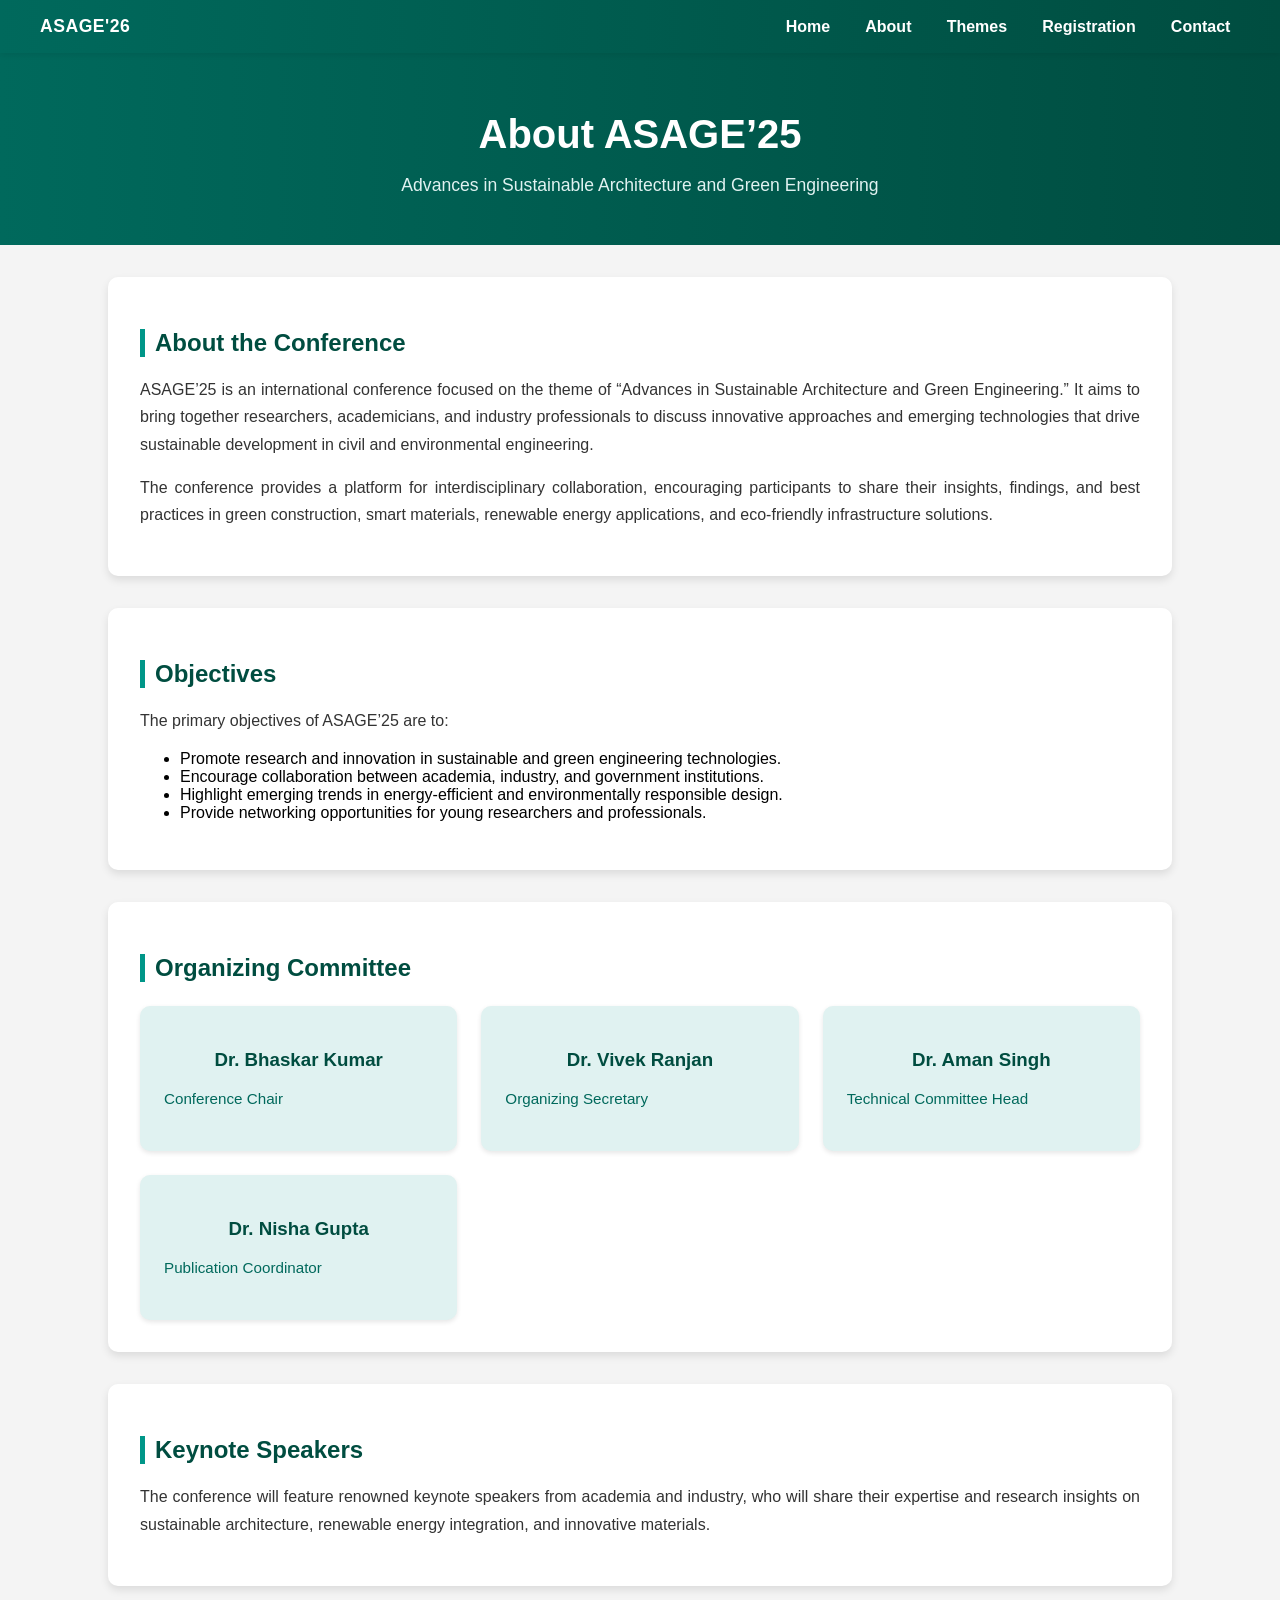
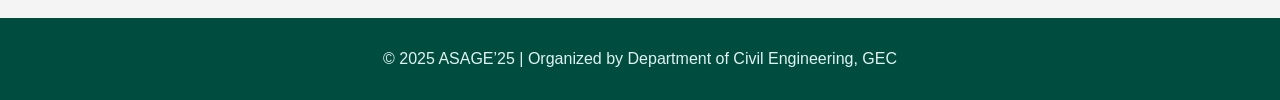
==== about.html @ 6ff52d7e "created a basic landing page with other sub-pages" ====
<!DOCTYPE html>
<html lang="en">
<head>
  <meta charset="UTF-8">
  <meta name="viewport" content="width=device-width, initial-scale=1.0">
  <title>About | ASAGE’25</title>
  <link rel="stylesheet" href="style.css">
  <style>
    /* ---------- NAVBAR ---------- */
    .main-nav {
    background: linear-gradient(to right, #00695c, #004d40);
    color: #fff;
    position: sticky;
    top: 0;
    z-index: 999;
    box-shadow: 0 2px 6px rgba(0,0,0,0.08);
    }

    .nav-container {
    max-width: 1200px;
    margin: 0 auto;
    padding: 0.6rem 1rem;
    display: flex;
    align-items: center;
    justify-content: space-between;
    }

    /* Brand */
    .brand {
    display: flex;
    align-items: center;
    text-decoration: none;
    color: white;
    }
    .brand .logo {
    width: 56px;
    margin-right: 0.6rem;
    }
    .brand-title {
    font-weight: 700;
    font-size: 1.1rem;
    letter-spacing: 0.5px;
    }

    /* Toggle button - mobile */
    .nav-toggle {
    display: none;
    background: transparent;
    border: none;
    cursor: pointer;
    }
    .hamburger {
    display: block;
    width: 26px;
    height: 2px;
    background: #fff;
    position: relative;
    }
    .hamburger::before,
    .hamburger::after {
    content: "";
    position: absolute;
    left: 0;
    width: 26px;
    height: 2px;
    background: #fff;
    }
    .hamburger::before { top: -8px; }
    .hamburger::after  { top: 8px; }

    /* Links */
    .nav-links {
    list-style: none;
    display: flex;
    gap: 1rem;
    margin: 0;
    padding: 0;
    align-items: center;
    }
    .nav-links li {
    position: relative;
    }
    .nav-links a {
    color: white;
    text-decoration: none;
    font-weight: 600;
    padding: 0.5rem 0.6rem;
    display: inline-block;
    transition: color 0.22s ease, transform 0.18s ease;
    }
    .nav-links a:hover {
    color: #e0f2f1;
    transform: translateY(-2px);
    }

    /* Dropdown */
    .dropdown .dropdown-content {
    display: none;
    position: absolute;
    top: calc(100% + 8px);
    left: 0;
    min-width: 220px;
    background: #004d40;
    box-shadow: 0 8px 20px rgba(0,0,0,0.12);
    border-radius: 6px;
    padding: 0.4rem 0;
    z-index: 50;
    }
    .dropdown .dropdown-content a {
    display: block;
    padding: 0.6rem 1rem;
    color: #fff;
    font-weight: 500;
    }
    .dropdown .dropdown-content a:hover {
    background: #e0f2f1;
    color: #004d40;
    }

    /* Show dropdown on hover for desktop */
    @media (hover: hover) and (min-width: 601px) {
    .dropdown:hover .dropdown-content {
        display: block;
        animation: fadeIn 0.18s ease;
    }
    }

    /* Responsive: stacked nav on small screens */
    @media (max-width: 600px) {
    .nav-toggle { display: block; }
    .nav-links {
        position: absolute;
        right: 1rem;
        top: 64px;
        background: linear-gradient(to bottom, #00695c, #004d40);
        flex-direction: column;
        align-items: flex-start;
        padding: 0.6rem;
        gap: 0;
        border-radius: 8px;
        display: none; /* toggled by JS */
        box-shadow: 0 10px 30px rgba(0,0,0,0.18);
    }
    .nav-links.open { display: flex; }
    .nav-links li { width: 220px; }
    .nav-links a { width: 100%; padding: 0.75rem 0.9rem; }
    .dropdown .dropdown-content {
        position: static;
        display: none; /* toggled by JS for mobile */
        width: 100%;
        background: transparent;
        box-shadow: none;
        padding-left: 0.6rem;
    }
    .dropdown.open .dropdown-content { display: block; }
    }

    /* Page-specific styles */
    header {
      background: linear-gradient(to right, #00695c, #004d40);
      color: white;
      text-align: center;
      padding: 2em 1em;
    }

    header h1 {
      font-size: 2.5em;
      margin-bottom: 0.3em;
    }

    header p {
      font-size: 1.1em;
      color: #e0f2f1;
    }

    section {
      max-width: 1000px;
      margin: 2em auto;
      padding: 2em;
      background: #ffffff;
      border-radius: 10px;
      box-shadow: 0 4px 8px rgba(0, 0, 0, 0.1);
      opacity: 0;
      animation: fadeIn 1s ease-in forwards;
    }

    section h2 {
      color: #004d40;
      margin-bottom: 0.8em;
      border-left: 5px solid #009688;
      padding-left: 10px;
    }

    section p {
      line-height: 1.7;
      color: #333;
      text-align: justify;
    }

    .committee-grid {
      display: grid;
      grid-template-columns: repeat(auto-fit, minmax(250px, 1fr));
      gap: 1.5em;
      margin-top: 1.5em;
    }

    .committee-card {
      background: #e0f2f1;
      padding: 1.5em;
      border-radius: 10px;
      box-shadow: 0 2px 5px rgba(0,0,0,0.1);
      text-align: center;
      transition: transform 0.3s ease;
    }

    .committee-card:hover {
      transform: translateY(-5px);
    }

    .committee-card h3 {
      color: #004d40;
      margin-bottom: 0.3em;
    }

    .committee-card p {
      color: #00695c;
      font-size: 0.95em;
    }

    @keyframes fadeIn {
      from { opacity: 0; transform: translateY(20px); }
      to { opacity: 1; transform: translateY(0); }
    }
  </style>
</head>
<body>
  <!-- Navbar -->
  <nav class="main-nav">
    <div class="nav-container">
        <a href="index.html" class="brand">
        <!-- optional: <img src="images/logo.png" alt="ASAGE Logo" class="logo"> -->
        <span class="brand-title">ASAGE'26</span>
        </a>

        <button class="nav-toggle" aria-label="Toggle navigation">
        <span class="hamburger"></span>
        </button>

        <ul class="nav-links">
        <li><a href="index.html">Home</a></li>

        <li class="dropdown">
            <a href="about.html">About</a>
            <div class="dropdown-content">
            <a href="#about-conference">About the Conference</a>
            <a href="#objectives">Objectives</a>
            <a href="#committee">Organizing Committee</a>
            <a href="#speakers">Keynote Speakers</a>
            </div>
        </li>

        <li class="dropdown">
            <a href="themes.html">Themes</a>
            <div class="dropdown-content">
            <a href="themes.html#structural">Structural</a>
            <a href="themes.html#geotechnical">Geotechnical</a>
            <a href="themes.html#materials">Materials</a>
            <a href="themes.html#innovations">Emerging Tech</a>
            </div>
        </li>

        <li><a href="registration.html">Registration</a></li>
        <li><a href="contact.html">Contact</a></li>
        </ul>
    </div>
    </nav>


  <!-- Hero Header -->
  <header>
    <h1>About ASAGE’25</h1>
    <p>Advances in Sustainable Architecture and Green Engineering</p>
  </header>

  <!-- About Conference -->
  <section id="about-conference">
    <h2>About the Conference</h2>
    <p>
      ASAGE’25 is an international conference focused on the theme of “Advances in Sustainable Architecture and Green Engineering.” 
      It aims to bring together researchers, academicians, and industry professionals to discuss innovative approaches and 
      emerging technologies that drive sustainable development in civil and environmental engineering.
    </p>
    <p>
      The conference provides a platform for interdisciplinary collaboration, encouraging participants to share their 
      insights, findings, and best practices in green construction, smart materials, renewable energy applications, 
      and eco-friendly infrastructure solutions.
    </p>
  </section>

  <!-- Objectives -->
  <section id="objectives">
    <h2>Objectives</h2>
    <p>
      The primary objectives of ASAGE’25 are to:
    </p>
    <ul>
      <li>Promote research and innovation in sustainable and green engineering technologies.</li>
      <li>Encourage collaboration between academia, industry, and government institutions.</li>
      <li>Highlight emerging trends in energy-efficient and environmentally responsible design.</li>
      <li>Provide networking opportunities for young researchers and professionals.</li>
    </ul>
  </section>

  <!-- Organizing Committee -->
  <section id="committee">
    <h2>Organizing Committee</h2>
    <div class="committee-grid">
      <div class="committee-card">
        <h3>Dr. Bhaskar Kumar</h3>
        <p>Conference Chair</p>
      </div>
      <div class="committee-card">
        <h3>Dr. Vivek Ranjan</h3>
        <p>Organizing Secretary</p>
      </div>
      <div class="committee-card">
        <h3>Dr. Aman Singh</h3>
        <p>Technical Committee Head</p>
      </div>
      <div class="committee-card">
        <h3>Dr. Nisha Gupta</h3>
        <p>Publication Coordinator</p>
      </div>
    </div>
  </section>

  <!-- Keynote Speakers -->
  <section id="speakers">
    <h2>Keynote Speakers</h2>
    <p>
      The conference will feature renowned keynote speakers from academia and industry, who will share their expertise 
      and research insights on sustainable architecture, renewable energy integration, and innovative materials.
    </p>
  </section>

  <!-- Footer -->
  <footer style="background:#004d40; color:#e0f2f1; text-align:center; padding:1em;">
    <p>© 2025 ASAGE’25 | Organized by Department of Civil Engineering, GEC</p>
  </footer>
</body>
</html>
---- style.css ----
/* Basic CSS for styling to make it look professional and responsive */
        body {
            font-family: Arial, sans-serif;
            margin: 0;
            padding: 0;
            background-color: #f4f4f4;
            /* Added: Smooth transition for any elements that change */
            transition: all 0.3s ease;
        }
        
        header {
            background-color: #004d40; /* Green theme */
            color: white;
            padding: 1em;
            text-align: center;
            /* Added: Fade-in animation for the header */
            animation: fadeIn 1s ease-in;
        }
        
        #logo-left {
            width: 80px;
            position: absolute;
            top: 15px;
            left: 20px;
        }
        #logo-right {
            width: 80px;
            position: absolute;
            top: 15px;
            right: 20px;
        }

        /* ---------- NAVBAR ---------- */
        .main-nav {
        background: linear-gradient(to right, #00695c, #004d40);
        color: #fff;
        position: sticky;
        top: 0;
        z-index: 999;
        box-shadow: 0 2px 6px rgba(0,0,0,0.08);
        }

        .nav-container {
        max-width: 1200px;
        margin: 0 auto;
        padding: 0.6rem 1rem;
        display: flex;
        align-items: center;
        justify-content: space-between;
        }

        /* Brand */
        .brand {
        display: flex;
        align-items: center;
        text-decoration: none;
        color: white;
        }
        .brand .logo {
        width: 56px;
        margin-right: 0.6rem;
        }
        .brand-title {
        font-weight: 700;
        font-size: 1.1rem;
        letter-spacing: 0.5px;
        }

        /* Toggle button - mobile */
        .nav-toggle {
        display: none;
        background: transparent;
        border: none;
        cursor: pointer;
        }
        .hamburger {
        display: block;
        width: 26px;
        height: 2px;
        background: #fff;
        position: relative;
        }
        .hamburger::before,
        .hamburger::after {
        content: "";
        position: absolute;
        left: 0;
        width: 26px;
        height: 2px;
        background: #fff;
        }
        .hamburger::before { top: -8px; }
        .hamburger::after  { top: 8px; }

        /* Links */
        .nav-links {
        list-style: none;
        display: flex;
        gap: 1rem;
        margin: 0;
        padding: 0;
        align-items: center;
        }
        .nav-links li {
        position: relative;
        }
        .nav-links a {
        color: white;
        text-decoration: none;
        font-weight: 600;
        padding: 0.5rem 0.6rem;
        display: inline-block;
        transition: color 0.22s ease, transform 0.18s ease;
        }
        .nav-links a:hover {
        color: #e0f2f1;
        transform: translateY(-2px);
        }

        /* Dropdown */
        .dropdown .dropdown-content {
        display: none;
        position: absolute;
        top: calc(100% + 8px);
        left: 0;
        min-width: 220px;
        background: #004d40;
        box-shadow: 0 8px 20px rgba(0,0,0,0.12);
        border-radius: 6px;
        padding: 0.4rem 0;
        z-index: 50;
        }
        .dropdown .dropdown-content a {
        display: block;
        padding: 0.6rem 1rem;
        color: #fff;
        font-weight: 500;
        }
        .dropdown .dropdown-content a:hover {
        background: #e0f2f1;
        color: #004d40;
        }

        /* Show dropdown on hover for desktop */
        @media (hover: hover) and (min-width: 601px) {
        .dropdown:hover .dropdown-content {
            display: block;
            animation: fadeIn 0.18s ease;
        }
        }

        /* Responsive: stacked nav on small screens */
        @media (max-width: 600px) {
        .nav-toggle { display: block; }
        .nav-links {
            position: absolute;
            right: 1rem;
            top: 64px;
            background: linear-gradient(to bottom, #00695c, #004d40);
            flex-direction: column;
            align-items: flex-start;
            padding: 0.6rem;
            gap: 0;
            border-radius: 8px;
            display: none; /* toggled by JS */
            box-shadow: 0 10px 30px rgba(0,0,0,0.18);
        }
        .nav-links.open { display: flex; }
        .nav-links li { width: 220px; }
        .nav-links a { width: 100%; padding: 0.75rem 0.9rem; }
        .dropdown .dropdown-content {
            position: static;
            display: none; /* toggled by JS for mobile */
            width: 100%;
            background: transparent;
            box-shadow: none;
            padding-left: 0.6rem;
        }
        .dropdown.open .dropdown-content { display: block; }
        }


        /* Responsive fix */
        @media (max-width: 600px) {
            nav ul {
                flex-direction: column;
                align-items: center;
            }
            nav ul li {
                margin: 0.5em 0;
            }
            .dropdown-content {
                position: static;
            }
        }

        
        .hero {
            background-color: #e0f2f1;
            padding: 2em;
            text-align: center;
            /* Added: Fade-in animation specifically for the hero section */
            animation: fadeIn 1.5s ease-in;
            opacity: 0; /* Start with opacity 0 for animation */
            animation-fill-mode: forwards; /* Keep the final state */
        }
        
        main {
            padding: 2em;
        }
        
        section {
            margin-bottom: 2em;
            /* Added: Fade-in animation for main sections */
            animation: fadeIn 1s ease-in 0.5s; /* Delay by 0.5s for staggered effect */
            opacity: 0;
            animation-fill-mode: forwards;
        }
        
        footer {
            background-color: #004d40;
            color: white;
            padding: 1em;
            text-align: center;
            margin-top: 2em;
        }
        
        /* New: Define the keyframes for fade-in animation */
        @keyframes fadeIn {
            from {
                opacity: 0; /* Start fully transparent */
                transform: translateY(20px); /* Slide up from below */
            }
            to {
                opacity: 1; /* End fully visible */
                transform: translateY(0); /* Back to original position */
            }
        }
        
        /* Responsive design */
        @media (max-width: 600px) {
            nav a {
                display: block;
                margin: 0.5em 0;
            }
        }
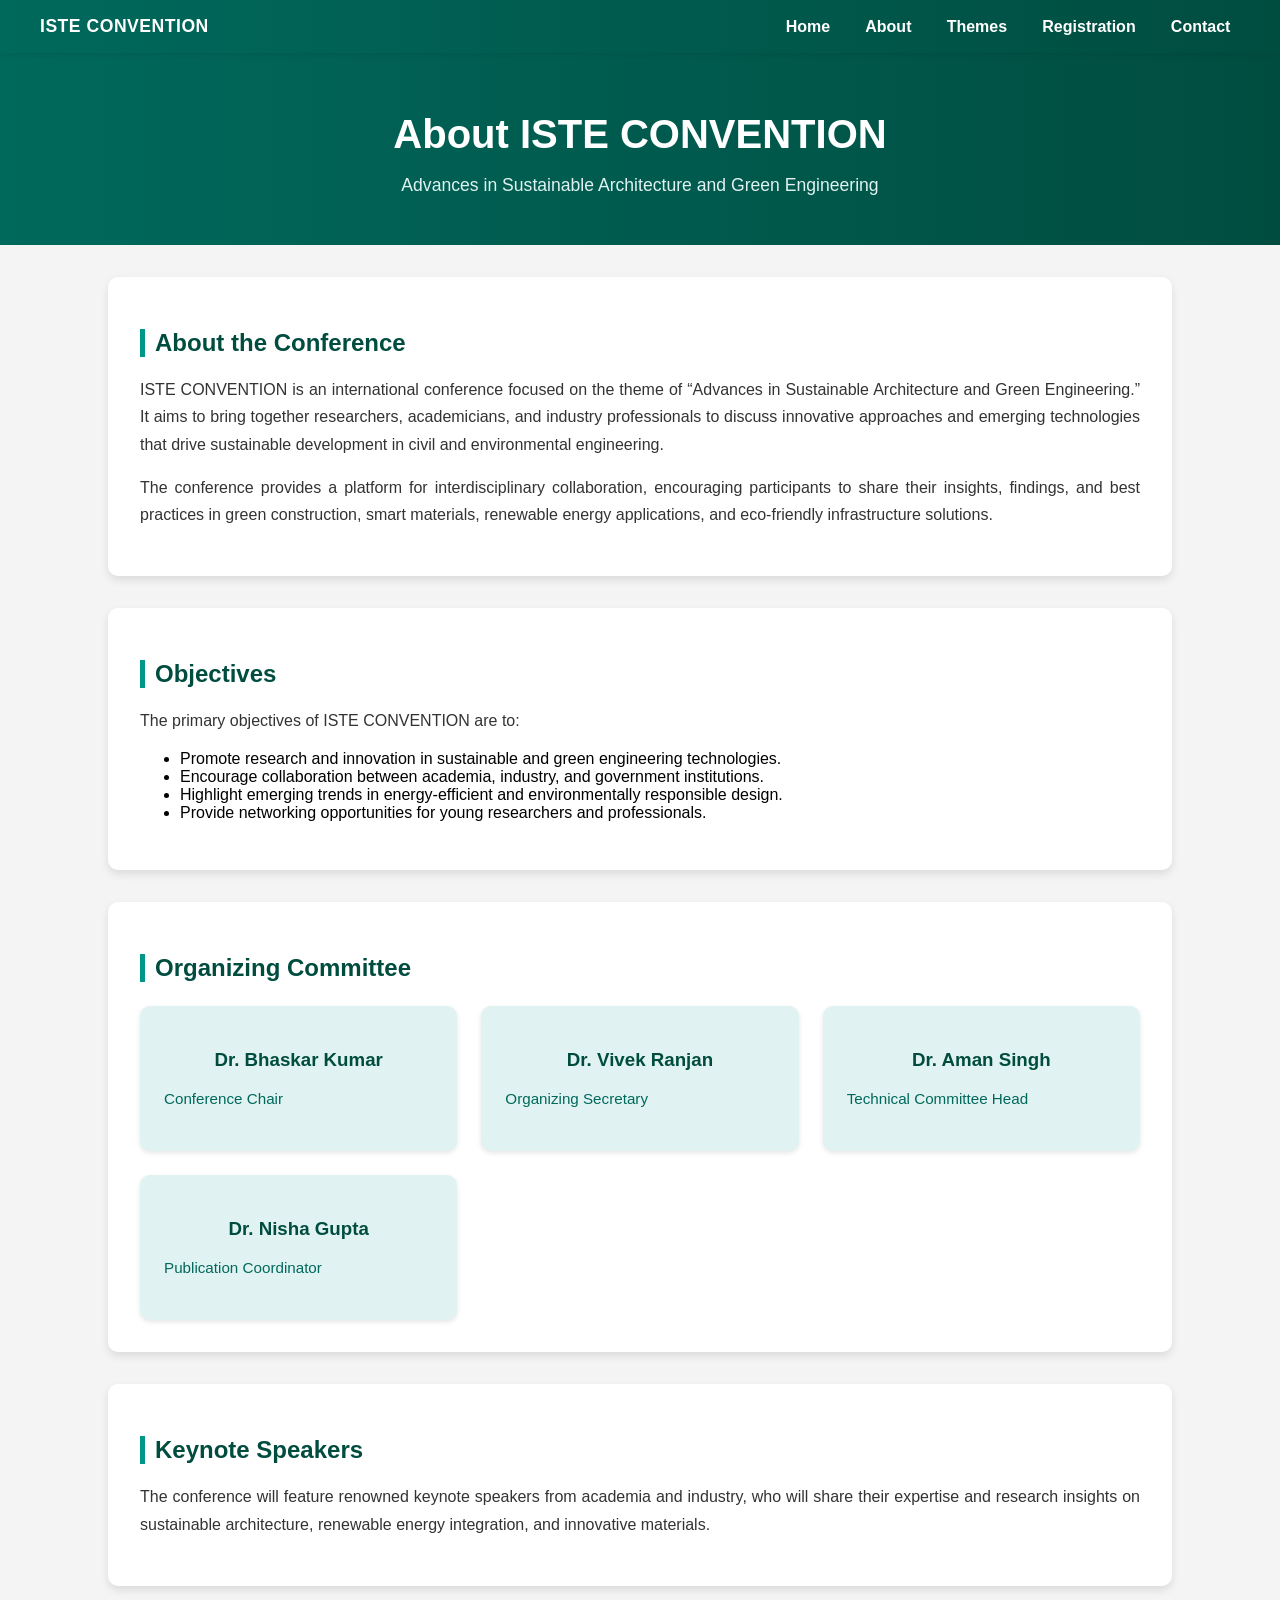
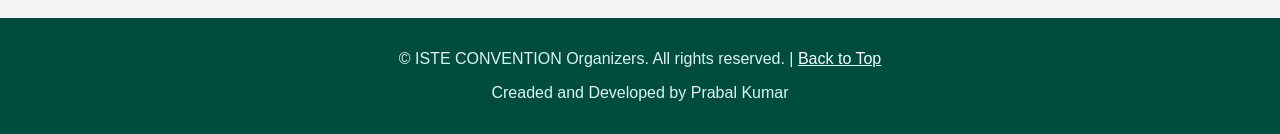
==== commit c1b91465: "changed the event name from ASAGE'26 to ISTE Convention" ====
--- a/about.html
+++ b/about.html
@@ -3,7 +3,7 @@
 <head>
   <meta charset="UTF-8">
   <meta name="viewport" content="width=device-width, initial-scale=1.0">
-  <title>About | ASAGE’25</title>
+  <title>About | ISTE CONVENTION</title>
   <link rel="stylesheet" href="style.css">
   <style>
     /* ---------- NAVBAR ---------- */
@@ -239,7 +239,7 @@
     <div class="nav-container">
         <a href="index.html" class="brand">
         <!-- optional: <img src="images/logo.png" alt="ASAGE Logo" class="logo"> -->
-        <span class="brand-title">ASAGE'26</span>
+        <span class="brand-title">ISTE CONVENTION</span>
         </a>
 
         <button class="nav-toggle" aria-label="Toggle navigation">
@@ -278,7 +278,7 @@
 
   <!-- Hero Header -->
   <header>
-    <h1>About ASAGE’25</h1>
+    <h1>About ISTE CONVENTION</h1>
     <p>Advances in Sustainable Architecture and Green Engineering</p>
   </header>
 
@@ -286,7 +286,7 @@
   <section id="about-conference">
     <h2>About the Conference</h2>
     <p>
-      ASAGE’25 is an international conference focused on the theme of “Advances in Sustainable Architecture and Green Engineering.” 
+      ISTE CONVENTION is an international conference focused on the theme of “Advances in Sustainable Architecture and Green Engineering.” 
       It aims to bring together researchers, academicians, and industry professionals to discuss innovative approaches and 
       emerging technologies that drive sustainable development in civil and environmental engineering.
     </p>
@@ -301,7 +301,7 @@
   <section id="objectives">
     <h2>Objectives</h2>
     <p>
-      The primary objectives of ASAGE’25 are to:
+      The primary objectives of ISTE CONVENTION are to:
     </p>
     <ul>
       <li>Promote research and innovation in sustainable and green engineering technologies.</li>
@@ -345,7 +345,8 @@
 
   <!-- Footer -->
   <footer style="background:#004d40; color:#e0f2f1; text-align:center; padding:1em;">
-    <p>© 2025 ASAGE’25 | Organized by Department of Civil Engineering, GEC</p>
+    <p>&copy; ISTE CONVENTION Organizers. All rights reserved. | <a href="#home" style="color: white;">Back to Top</a></p>
+        <p>Creaded and Developed by Prabal Kumar</p>
   </footer>
 </body>
 </html>
